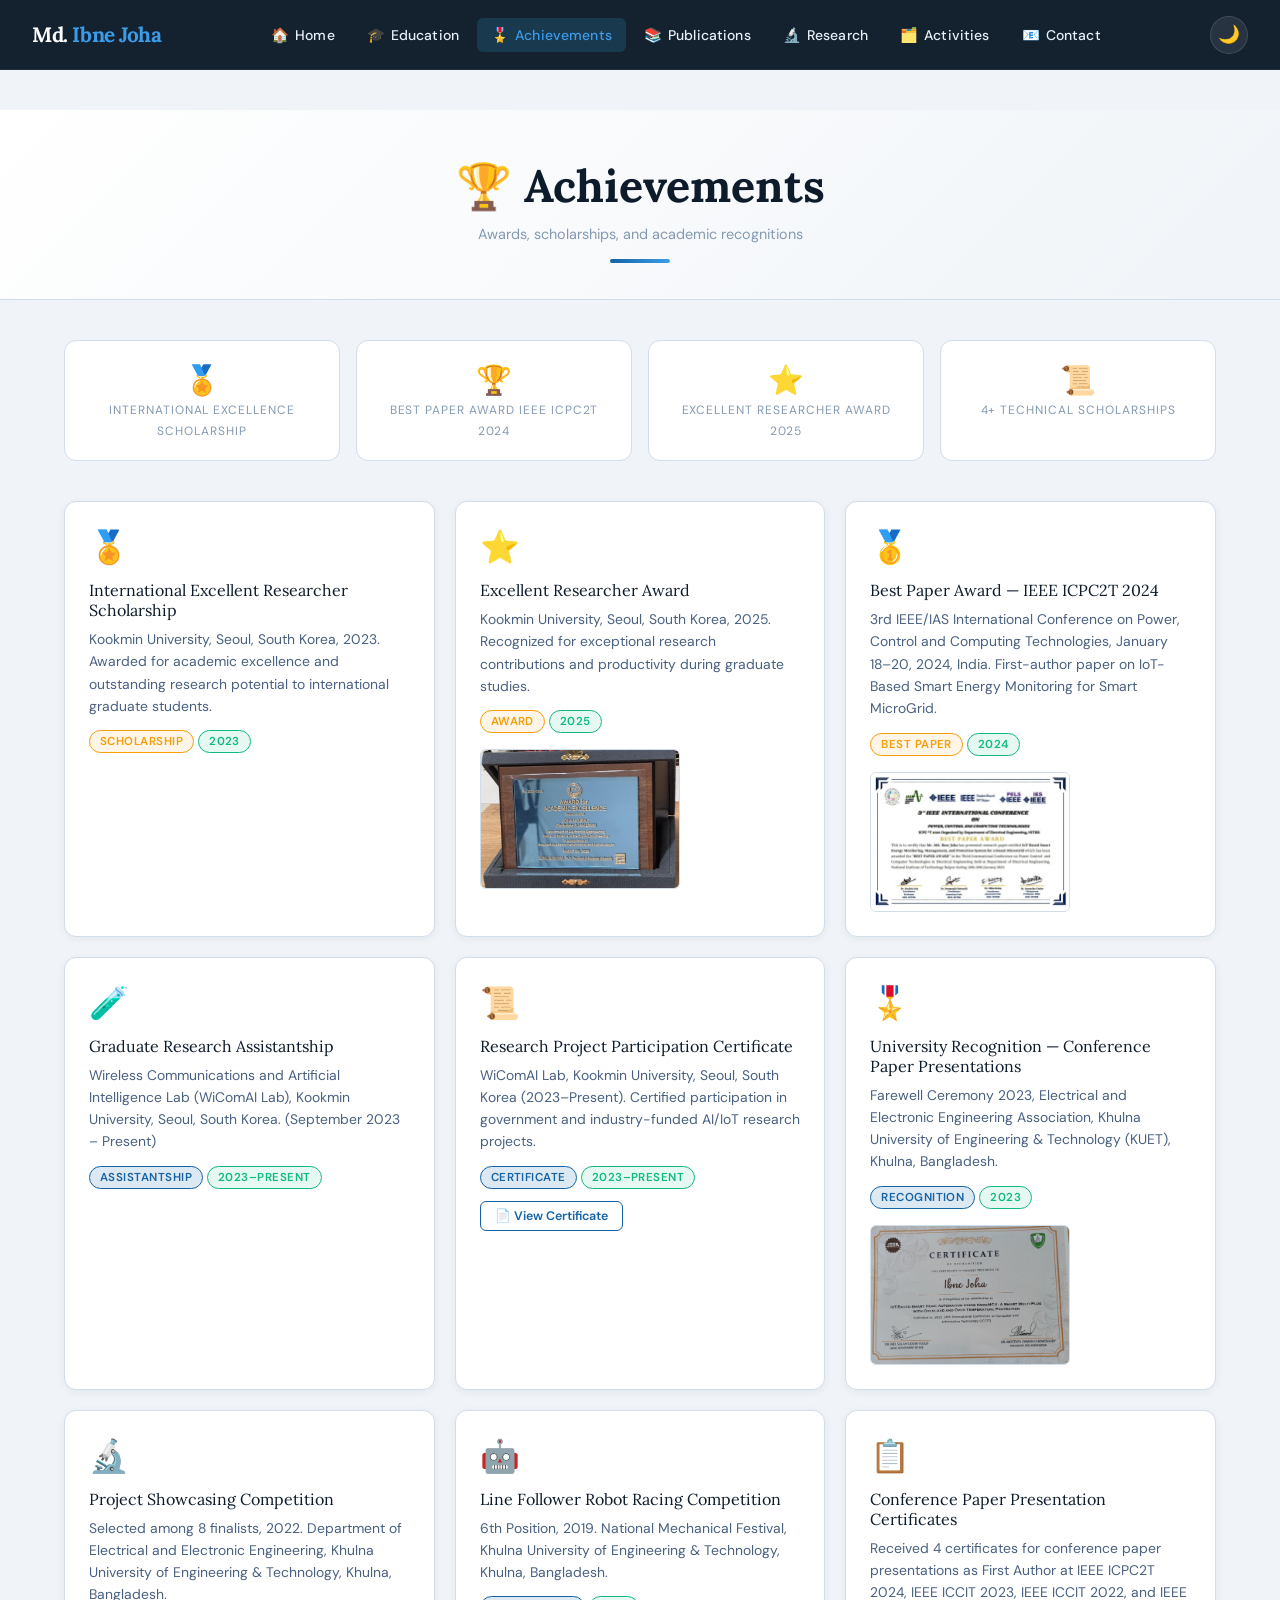
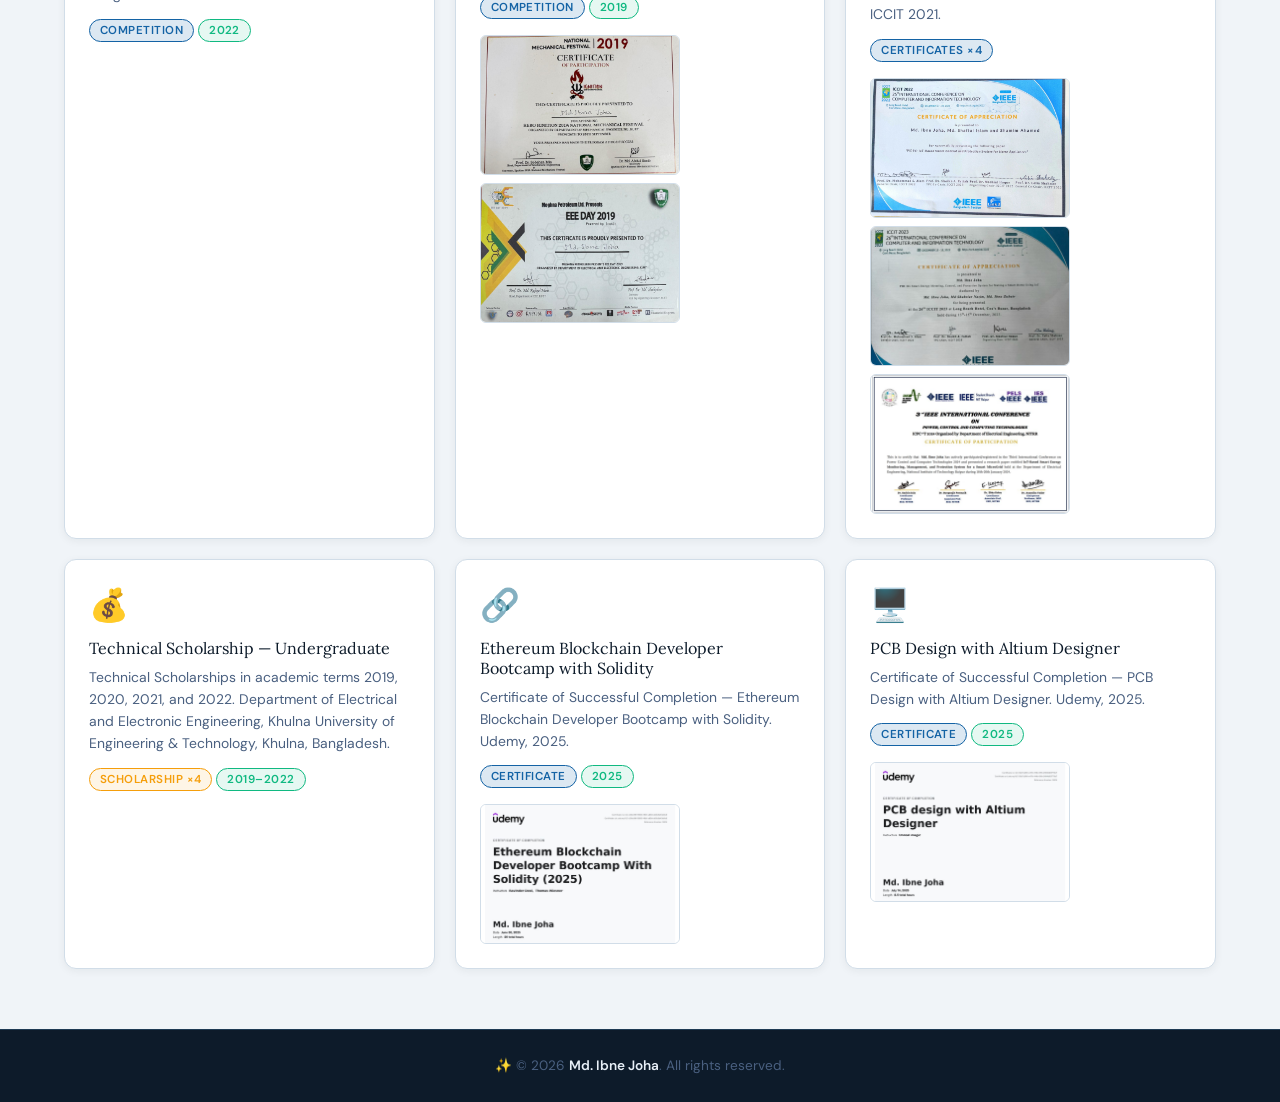
==== achievement.html @ 209f747e "Add files via upload" ====
<!DOCTYPE html>
<html lang="en" data-theme="light">
<head>
  <meta charset="UTF-8">
  <meta name="viewport" content="width=device-width, initial-scale=1.0">
  <meta name="description" content="Achievements of Md. Ibne Joha">
  <title>Achievements — Md. Ibne Joha</title>
  <link rel="icon" href="data:image/svg+xml,<svg xmlns='http://www.w3.org/2000/svg' viewBox='0 0 100 100'><text y='.9em' font-size='90'>🏆</text></svg>">
  <link rel="stylesheet" href="styles.css">
</head>
<body>

<header>
  <div class="header-logo">Md.&nbsp;<span>Ibne Joha</span></div>
  <nav>
    <ul class="nav-links" id="navLinks">
      <li><a href="index.html"><span class="nav-icon">🏠</span> Home</a></li>
      <li><a href="education.html"><span class="nav-icon">🎓</span> Education</a></li>
      <li><a href="achievement.html"><span class="nav-icon">🎖️</span> Achievements</a></li>
      <li><a href="publication.html"><span class="nav-icon">📚</span> Publications</a></li>
      <li><a href="research.html"><span class="nav-icon">🔬</span> Research</a></li>
      <li><a href="activities.html"><span class="nav-icon">🗂️</span> Activities</a></li>
      <li><a href="contact.html"><span class="nav-icon">📧</span> Contact</a></li>
    </ul>
  </nav>
  <div class="header-actions">
    <button class="theme-btn" id="themeBtn" onclick="toggleTheme()" title="Toggle dark/light mode">🌙</button>
    <button class="hamburger" id="hamburger" aria-label="Menu">
      <span></span><span></span><span></span>
    </button>
  </div>
</header>

<div class="page-content">
  <div class="page-banner">
    <div class="container">
      <h1>🏆 Achievements</h1>
      <p style="color:var(--text-muted);font-size:0.9rem;margin-top:8px;">Awards, scholarships, and academic recognitions</p>
      <div class="banner-line"></div>
    </div>
  </div>

  <div class="container">

    <!-- ===== Highlight row ===== -->
    <div style="display:grid;grid-template-columns:repeat(auto-fit,minmax(200px,1fr));gap:16px;margin-bottom:40px;">
      <div class="pub-stat-card reveal">
        <span class="pub-stat-num" style="font-size:1.8rem;">🏅</span>
        <span class="pub-stat-lbl">International Excellence Scholarship</span>
      </div>
      <div class="pub-stat-card reveal delay-1">
        <span class="pub-stat-num" style="font-size:1.8rem;">🏆</span>
        <span class="pub-stat-lbl">Best Paper Award IEEE ICPC2T 2024</span>
      </div>
      <div class="pub-stat-card reveal delay-2">
        <span class="pub-stat-num" style="font-size:1.8rem;">⭐</span>
        <span class="pub-stat-lbl">Excellent Researcher Award 2025</span>
      </div>
      <div class="pub-stat-card reveal delay-3">
        <span class="pub-stat-num" style="font-size:1.8rem;">📜</span>
        <span class="pub-stat-lbl">4+ Technical Scholarships</span>
      </div>
    </div>

    <!-- ===== Cards grid ===== -->
    <div class="achievements-grid">

      <div class="achievement-card reveal">
        <div class="achievement-icon">🏅</div>
        <div class="achievement-title">International Excellent Researcher Scholarship</div>
        <div class="achievement-desc">Kookmin University, Seoul, South Korea, 2023. Awarded for academic excellence and outstanding research potential to international graduate students.</div>
        <div style="margin-top:12px;"><span class="badge badge-gold">Scholarship</span> <span class="badge badge-green">2023</span></div>
      </div>

      <div class="achievement-card reveal delay-1">
        <div class="achievement-icon">⭐</div>
        <div class="achievement-title">Excellent Researcher Award</div>
        <div class="achievement-desc">Kookmin University, Seoul, South Korea, 2025. Recognized for exceptional research contributions and productivity during graduate studies.</div>
        <div style="margin-top:12px;"><span class="badge badge-gold">Award</span> <span class="badge badge-green">2025</span></div>
        <div class="achievement-imgs">
          <img src="award.jpg" alt="Excellent Researcher Award 2025">
        </div>
      </div>

      <div class="achievement-card reveal delay-2">
        <div class="achievement-icon">🥇</div>
        <div class="achievement-title">Best Paper Award — IEEE ICPC2T 2024</div>
        <div class="achievement-desc">3rd IEEE/IAS International Conference on Power, Control and Computing Technologies, January 18–20, 2024, India. First-author paper on IoT-Based Smart Energy Monitoring for Smart MicroGrid.</div>
        <div style="margin-top:12px;"><span class="badge badge-gold">Best Paper</span> <span class="badge badge-green">2024</span></div>
        <div class="achievement-imgs">
          <img src="research12.jpeg" alt="Best Paper Award IEEE ICPC2T 2024">
        </div>
      </div>

      <div class="achievement-card reveal delay-3">
        <div class="achievement-icon">🧪</div>
        <div class="achievement-title">Graduate Research Assistantship</div>
        <div class="achievement-desc">Wireless Communications and Artificial Intelligence Lab (WiComAI Lab), Kookmin University, Seoul, South Korea. (September 2023 – Present)</div>
        <div style="margin-top:12px;"><span class="badge badge-blue">Assistantship</span> <span class="badge badge-green">2023–Present</span></div>
      </div>

      <div class="achievement-card reveal delay-4">
        <div class="achievement-icon">📜</div>
        <div class="achievement-title">Research Project Participation Certificate</div>
        <div class="achievement-desc">WiComAI Lab, Kookmin University, Seoul, South Korea (2023–Present). Certified participation in government and industry-funded AI/IoT research projects.</div>
        <div style="margin-top:12px;"><span class="badge badge-blue">Certificate</span> <span class="badge badge-green">2023–Present</span></div>
        <div style="margin-top:12px;">
          <a href="https://ibnejoha.github.io/Joha-research-profile/Certificate%20of%20Research%20Project%20Perticipation.pdf" target="_blank" rel="noopener" class="btn btn-outline" style="font-size:0.78rem;padding:6px 14px;">📄 View Certificate</a>
        </div>
      </div>

      <div class="achievement-card reveal delay-5">
        <div class="achievement-icon">🎖️</div>
        <div class="achievement-title">University Recognition — Conference Paper Presentations</div>
        <div class="achievement-desc">Farewell Ceremony 2023, Electrical and Electronic Engineering Association, Khulna University of Engineering & Technology (KUET), Khulna, Bangladesh.</div>
        <div style="margin-top:12px;"><span class="badge badge-blue">Recognition</span> <span class="badge badge-green">2023</span></div>
        <div class="achievement-imgs">
          <img src="research13.jpeg" alt="KUET University Recognition">
        </div>
      </div>

      <div class="achievement-card reveal">
        <div class="achievement-icon">🔬</div>
        <div class="achievement-title">Project Showcasing Competition</div>
        <div class="achievement-desc">Selected among 8 finalists, 2022. Department of Electrical and Electronic Engineering, Khulna University of Engineering & Technology, Khulna, Bangladesh.</div>
        <div style="margin-top:12px;"><span class="badge badge-blue">Competition</span> <span class="badge badge-green">2022</span></div>
      </div>

      <div class="achievement-card reveal delay-1">
        <div class="achievement-icon">🤖</div>
        <div class="achievement-title">Line Follower Robot Racing Competition</div>
        <div class="achievement-desc">6th Position, 2019. National Mechanical Festival, Khulna University of Engineering & Technology, Khulna, Bangladesh.</div>
        <div style="margin-top:12px;"><span class="badge badge-blue">Competition</span> <span class="badge badge-green">2019</span></div>
        <div class="achievement-imgs">
          <img src="research20.jpg" alt="Line Follower Robot Racing">
          <img src="research19.jpg" alt="Line Follower Robot Racing Certificate">
        </div>
      </div>

      <div class="achievement-card reveal delay-2">
        <div class="achievement-icon">📋</div>
        <div class="achievement-title">Conference Paper Presentation Certificates</div>
        <div class="achievement-desc">Received 4 certificates for conference paper presentations as First Author at IEEE ICPC2T 2024, IEEE ICCIT 2023, IEEE ICCIT 2022, and IEEE ICCIT 2021.</div>
        <div style="margin-top:12px;"><span class="badge badge-blue">Certificates ×4</span></div>
        <div class="achievement-imgs">
          <img src="research14.jpeg" alt="Conference Presentation Certificate 1">
          <img src="research15.jpeg" alt="Conference Presentation Certificate 2">
          <img src="research16.jpeg" alt="Conference Presentation Certificate 3">
        </div>
      </div>

      <div class="achievement-card reveal delay-3">
        <div class="achievement-icon">💰</div>
        <div class="achievement-title">Technical Scholarship — Undergraduate</div>
        <div class="achievement-desc">Technical Scholarships in academic terms 2019, 2020, 2021, and 2022. Department of Electrical and Electronic Engineering, Khulna University of Engineering & Technology, Khulna, Bangladesh.</div>
        <div style="margin-top:12px;"><span class="badge badge-gold">Scholarship ×4</span> <span class="badge badge-green">2019–2022</span></div>
      </div>

      <div class="achievement-card reveal delay-4">
        <div class="achievement-icon">🔗</div>
        <div class="achievement-title">Ethereum Blockchain Developer Bootcamp with Solidity</div>
        <div class="achievement-desc">Certificate of Successful Completion — Ethereum Blockchain Developer Bootcamp with Solidity. Udemy, 2025.</div>
        <div style="margin-top:12px;"><span class="badge badge-blue">Certificate</span> <span class="badge badge-green">2025</span></div>
        <div class="achievement-imgs">
          <img src="research18.jpeg" alt="Ethereum Blockchain Developer Certificate">
        </div>
      </div>

      <div class="achievement-card reveal delay-5">
        <div class="achievement-icon">🖥️</div>
        <div class="achievement-title">PCB Design with Altium Designer</div>
        <div class="achievement-desc">Certificate of Successful Completion — PCB Design with Altium Designer. Udemy, 2025.</div>
        <div style="margin-top:12px;"><span class="badge badge-blue">Certificate</span> <span class="badge badge-green">2025</span></div>
        <div class="achievement-imgs">
          <img src="research17.jpeg" alt="PCB Design Altium Certificate">
        </div>
      </div>

    </div><!-- /achievements-grid -->
  </div><!-- /container -->
</div><!-- /page-content -->

<!-- LIGHTBOX -->
<div class="lightbox" id="lightbox">
  <button class="lightbox-close">✕</button>
  <img src="" alt="">
</div>

<footer>
  <p>✨ © <script>document.write(new Date().getFullYear())</script>
    <strong style="color:#e8f0f8">Md. Ibne Joha</strong>. All rights reserved.
  </p>
</footer>

<script src="main.js"></script>
</body>
</html>
---- styles.css ----
/* =============================================
   MD. IBNE JOHA - Research Profile
   Design System — styles.css
   ============================================= */

@import url('https://fonts.googleapis.com/css2?family=Lora:ital,wght@0,400;0,600;0,700;1,400&family=DM+Sans:wght@300;400;500;600;700&family=JetBrains+Mono:wght@400;500&display=swap');

/* === CSS VARIABLES (LIGHT MODE DEFAULT) === */
:root {
  --bg-primary:    #f0f4f8;
  --bg-secondary:  #ffffff;
  --bg-card:       #ffffff;
  --bg-card-hover: #f8fafc;
  --text-primary:  #0d1b2a;
  --text-secondary:#4a6080;
  --text-muted:    #8499b1;
  --accent:        #1463a5;
  --accent-light:  #3b9de9;
  --accent-glow:   rgba(20, 99, 165, 0.15);
  --gold:          #c8902c;
  --gold-light:    #f5c842;
  --border:        #d1dde8;
  --border-light:  #e8eff5;
  --shadow-sm:     0 2px 8px rgba(13, 27, 42, 0.06);
  --shadow-md:     0 4px 20px rgba(13, 27, 42, 0.10);
  --shadow-lg:     0 8px 40px rgba(13, 27, 42, 0.15);
  --nav-bg:        rgba(13, 27, 42, 0.97);
  --nav-text:      #e8f0f8;
  --header-height: 70px;
  --radius-sm:     6px;
  --radius-md:     12px;
  --radius-lg:     20px;
  --transition:    all 0.3s cubic-bezier(0.4, 0, 0.2, 1);
  --font-display:  'Lora', Georgia, serif;
  --font-body:     'DM Sans', system-ui, sans-serif;
  --font-mono:     'JetBrains Mono', 'Courier New', monospace;
  --green:         #10b981;
  --green-bg:      rgba(16, 185, 129, 0.1);
  --amber:         #f59e0b;
  --amber-bg:      rgba(245, 158, 11, 0.1);
  --red:           #ef4444;
  --red-bg:        rgba(239, 68, 68, 0.1);
}

[data-theme="dark"] {
  --bg-primary:    #0a1628;
  --bg-secondary:  #0d1f33;
  --bg-card:       #112240;
  --bg-card-hover: #172d4e;
  --text-primary:  #e8f0f8;
  --text-secondary:#94b3cc;
  --text-muted:    #5d7d96;
  --accent:        #38bdf8;
  --accent-light:  #7dd3fc;
  --accent-glow:   rgba(56, 189, 248, 0.15);
  --gold:          #fbbf24;
  --gold-light:    #fde68a;
  --border:        #1e3a54;
  --border-light:  #1a3349;
  --shadow-sm:     0 2px 8px rgba(0, 0, 0, 0.2);
  --shadow-md:     0 4px 20px rgba(0, 0, 0, 0.3);
  --shadow-lg:     0 8px 40px rgba(0, 0, 0, 0.4);
  --nav-bg:        rgba(10, 22, 40, 0.98);
  --nav-text:      #cce4f5;
  --green:         #34d399;
  --green-bg:      rgba(52, 211, 153, 0.12);
  --amber:         #fbbf24;
  --amber-bg:      rgba(251, 191, 36, 0.12);
}

/* === RESET & BASE === */
*, *::before, *::after { box-sizing: border-box; margin: 0; padding: 0; }

html { scroll-behavior: smooth; font-size: 16px; }

body {
  font-family: var(--font-body);
  background: var(--bg-primary);
  color: var(--text-primary);
  min-height: 100vh;
  display: flex;
  flex-direction: column;
  transition: background 0.4s ease, color 0.4s ease;
  overflow-x: hidden;
}

/* === TYPOGRAPHY === */
h1, h2, h3 { font-family: var(--font-display); line-height: 1.25; }
h4, h5, h6 { font-family: var(--font-body); font-weight: 600; }
p { line-height: 1.75; color: var(--text-secondary); }
a { color: var(--accent); text-decoration: none; transition: var(--transition); }
a:hover { color: var(--accent-light); }
strong { color: var(--text-primary); font-weight: 600; }
em { color: var(--text-secondary); font-style: italic; }

/* === HEADER / NAV === */
header {
  position: fixed;
  top: 0; left: 0; right: 0;
  z-index: 1000;
  height: var(--header-height);
  background: var(--nav-bg);
  backdrop-filter: blur(20px);
  -webkit-backdrop-filter: blur(20px);
  border-bottom: 1px solid rgba(255,255,255,0.06);
  display: flex;
  align-items: center;
  justify-content: space-between;
  padding: 0 32px;
  transition: var(--transition);
}

header.scrolled {
  box-shadow: 0 4px 24px rgba(0,0,0,0.2);
}

.header-logo {
  font-family: var(--font-display);
  font-size: 1.3rem;
  font-weight: 700;
  color: #fff;
  white-space: nowrap;
  letter-spacing: -0.02em;
}

.header-logo span {
  color: var(--accent-light);
}

.nav-links {
  display: flex;
  align-items: center;
  gap: 4px;
  list-style: none;
}

.nav-links li a {
  color: var(--nav-text);
  font-size: 0.875rem;
  font-weight: 500;
  padding: 8px 14px;
  border-radius: var(--radius-sm);
  transition: var(--transition);
  display: flex;
  align-items: center;
  gap: 6px;
  white-space: nowrap;
  letter-spacing: 0.01em;
}

.nav-links li a:hover,
.nav-links li a.active {
  background: rgba(255,255,255,0.1);
  color: #fff;
}

.nav-links li a.active {
  background: rgba(56, 189, 248, 0.15);
  color: var(--accent-light);
}

.nav-icon { font-size: 0.9rem; }

/* === HEADER ACTIONS (theme toggle + hamburger) === */
.header-actions {
  display: flex;
  align-items: center;
  gap: 12px;
}

.theme-btn {
  background: rgba(255,255,255,0.08);
  border: 1px solid rgba(255,255,255,0.12);
  color: var(--nav-text);
  cursor: pointer;
  width: 38px; height: 38px;
  border-radius: 50%;
  display: flex;
  align-items: center;
  justify-content: center;
  font-size: 1.1rem;
  transition: var(--transition);
  flex-shrink: 0;
}

.theme-btn:hover {
  background: rgba(255,255,255,0.15);
  color: #fff;
  transform: scale(1.1);
}

.hamburger {
  display: none;
  flex-direction: column;
  gap: 5px;
  cursor: pointer;
  padding: 6px;
  background: none;
  border: none;
}

.hamburger span {
  display: block;
  width: 24px; height: 2px;
  background: var(--nav-text);
  border-radius: 2px;
  transition: var(--transition);
}

.hamburger.open span:nth-child(1) { transform: translateY(7px) rotate(45deg); }
.hamburger.open span:nth-child(2) { opacity: 0; }
.hamburger.open span:nth-child(3) { transform: translateY(-7px) rotate(-45deg); }

/* === MAIN CONTENT WRAPPER === */
main, .page-content {
  flex: 1;
  padding-top: calc(var(--header-height) + 40px);
  padding-bottom: 60px;
}

.container {
  max-width: 1200px;
  margin: 0 auto;
  padding: 0 24px;
}

.container-narrow {
  max-width: 860px;
  margin: 0 auto;
  padding: 0 24px;
}

/* === PAGE HERO BANNER === */
.page-banner {
  background: linear-gradient(135deg, var(--bg-card) 0%, var(--bg-primary) 100%);
  border-bottom: 1px solid var(--border);
  padding: 48px 0 36px;
  margin-bottom: 40px;
  text-align: center;
}

.page-banner h1 {
  font-size: clamp(1.8rem, 4vw, 2.8rem);
  color: var(--text-primary);
  margin-bottom: 8px;
}

.page-banner .banner-line {
  width: 60px; height: 4px;
  background: linear-gradient(90deg, var(--accent), var(--accent-light));
  border-radius: 2px;
  margin: 12px auto 0;
}

/* === SECTION TITLE === */
.section-title {
  font-family: var(--font-display);
  font-size: 1.6rem;
  color: var(--text-primary);
  margin-bottom: 6px;
  display: flex;
  align-items: center;
  gap: 10px;
}

.section-title::after {
  content: '';
  flex: 1;
  height: 1px;
  background: var(--border);
  margin-left: 16px;
}

/* === CARD === */
.card {
  background: var(--bg-card);
  border: 1px solid var(--border);
  border-radius: var(--radius-md);
  padding: 24px;
  transition: var(--transition);
  box-shadow: var(--shadow-sm);
}

.card:hover {
  transform: translateY(-3px);
  box-shadow: var(--shadow-md);
  border-color: var(--accent);
}

/* === BADGE === */
.badge {
  display: inline-flex;
  align-items: center;
  gap: 4px;
  font-size: 0.72rem;
  font-weight: 600;
  padding: 3px 10px;
  border-radius: 20px;
  letter-spacing: 0.04em;
  text-transform: uppercase;
  white-space: nowrap;
}

.badge-blue  { background: var(--accent-glow); color: var(--accent); border: 1px solid var(--accent); }
.badge-green { background: var(--green-bg); color: var(--green); border: 1px solid var(--green); }
.badge-gold  { background: var(--amber-bg); color: var(--amber); border: 1px solid var(--amber); }
.badge-gray  { background: var(--border-light); color: var(--text-muted); border: 1px solid var(--border); }
.badge-red   { background: var(--red-bg); color: var(--red); border: 1px solid var(--red); }

/* === BUTTONS === */
.btn {
  display: inline-flex;
  align-items: center;
  gap: 6px;
  padding: 9px 20px;
  border-radius: var(--radius-sm);
  font-size: 0.85rem;
  font-weight: 600;
  cursor: pointer;
  transition: var(--transition);
  border: none;
  font-family: var(--font-body);
}

.btn-primary {
  background: var(--accent);
  color: #fff;
}

.btn-primary:hover {
  background: var(--accent-light);
  color: #fff;
  transform: translateY(-1px);
  box-shadow: 0 4px 12px var(--accent-glow);
}

.btn-outline {
  background: transparent;
  color: var(--accent);
  border: 1px solid var(--accent);
}

.btn-outline:hover {
  background: var(--accent-glow);
  transform: translateY(-1px);
}

.btn-ghost {
  background: transparent;
  color: var(--text-secondary);
  border: 1px solid var(--border);
}

.btn-ghost:hover {
  background: var(--bg-card-hover);
  color: var(--text-primary);
}

/* === TAG / CHIP === */
.tag {
  display: inline-block;
  background: var(--accent-glow);
  color: var(--accent);
  border: 1px solid var(--accent);
  border-radius: 20px;
  padding: 4px 14px;
  font-size: 0.8rem;
  font-weight: 500;
  transition: var(--transition);
  cursor: default;
}

.tag:hover {
  background: var(--accent);
  color: #fff;
  transform: translateY(-1px);
}

/* === CITATION BADGE === */
.cite-count {
  display: inline-flex;
  align-items: center;
  gap: 5px;
  font-size: 0.78rem;
  font-weight: 600;
  padding: 3px 10px;
  background: var(--green-bg);
  color: var(--green);
  border: 1px solid var(--green);
  border-radius: 20px;
}

.cite-count.loading { opacity: 0.5; animation: pulse 1.5s infinite; }

/* === FOOTER === */
footer {
  background: #0d1b2a;
  color: #8499b1;
  text-align: center;
  padding: 24px;
  font-size: 0.85rem;
  border-top: 1px solid #1e3a54;
}

footer a { color: #38bdf8; }
footer a:hover { color: #7dd3fc; }

/* === SCROLL ANIMATIONS === */
.reveal {
  opacity: 0;
  transform: translateY(30px);
  transition: opacity 0.6s ease, transform 0.6s ease;
}

.reveal.visible {
  opacity: 1;
  transform: translateY(0);
}

.reveal-left {
  opacity: 0;
  transform: translateX(-30px);
  transition: opacity 0.6s ease, transform 0.6s ease;
}

.reveal-left.visible {
  opacity: 1;
  transform: translateX(0);
}

.reveal-right {
  opacity: 0;
  transform: translateX(30px);
  transition: opacity 0.6s ease, transform 0.6s ease;
}

.reveal-right.visible {
  opacity: 1;
  transform: translateX(0);
}

/* Stagger delays */
.delay-1 { transition-delay: 0.1s; }
.delay-2 { transition-delay: 0.2s; }
.delay-3 { transition-delay: 0.3s; }
.delay-4 { transition-delay: 0.4s; }
.delay-5 { transition-delay: 0.5s; }

/* === KEYFRAMES === */
@keyframes pulse {
  0%, 100% { opacity: 1; }
  50%       { opacity: 0.4; }
}

@keyframes pulse-ring {
  0%   { transform: scale(1); opacity: 0.8; }
  70%  { transform: scale(1.15); opacity: 0; }
  100% { transform: scale(1.15); opacity: 0; }
}

@keyframes float {
  0%, 100% { transform: translateY(0px); }
  50%       { transform: translateY(-10px); }
}

@keyframes gradient-shift {
  0%   { background-position: 0% 50%; }
  50%  { background-position: 100% 50%; }
  100% { background-position: 0% 50%; }
}

@keyframes fadeInUp {
  from { opacity: 0; transform: translateY(20px); }
  to   { opacity: 1; transform: translateY(0); }
}

@keyframes count-up {
  from { opacity: 0; transform: scale(0.8); }
  to   { opacity: 1; transform: scale(1); }
}

@keyframes spin {
  to { transform: rotate(360deg); }
}

/* === DIVIDER === */
.divider {
  border: none;
  border-top: 1px solid var(--border);
  margin: 32px 0;
}

/* === TOOLTIPS === */
[data-tooltip] { position: relative; cursor: default; }
[data-tooltip]::after {
  content: attr(data-tooltip);
  position: absolute;
  bottom: calc(100% + 8px);
  left: 50%;
  transform: translateX(-50%);
  background: #0d1b2a;
  color: #e8f0f8;
  font-size: 0.75rem;
  padding: 5px 10px;
  border-radius: 4px;
  white-space: nowrap;
  pointer-events: none;
  opacity: 0;
  transition: opacity 0.2s;
  z-index: 100;
}

[data-tooltip]:hover::after { opacity: 1; }

/* ============ PAGE-SPECIFIC STYLES ============ */

/* --- INDEX HERO --- */
.hero {
  position: relative;
  min-height: 100vh;
  display: flex;
  align-items: center;
  overflow: hidden;
  padding-top: var(--header-height);
  background: linear-gradient(160deg, #0a1628 0%, #0d2444 50%, #0a1628 100%);
}

#hero-canvas {
  position: absolute;
  inset: 0;
  z-index: 0;
  opacity: 0.6;
}

.hero-overlay {
  position: absolute;
  inset: 0;
  background: radial-gradient(ellipse at 20% 50%, rgba(20, 99, 165, 0.2) 0%, transparent 60%),
              radial-gradient(ellipse at 80% 20%, rgba(56, 189, 248, 0.1) 0%, transparent 50%);
  z-index: 1;
}

.hero-content {
  position: relative;
  z-index: 2;
  width: 100%;
  max-width: 1200px;
  margin: 0 auto;
  padding: 60px 24px;
  display: grid;
  grid-template-columns: auto 1fr;
  gap: 60px;
  align-items: center;
}

.hero-photo-wrap {
  position: relative;
  display: flex;
  justify-content: center;
}

.hero-photo-ring {
  position: absolute;
  inset: -8px;
  border: 2px solid var(--accent-light);
  border-radius: 50%;
  animation: pulse-ring 3s ease-out infinite;
  opacity: 0.5;
}

.hero-photo-ring2 {
  position: absolute;
  inset: -16px;
  border: 1px solid rgba(56, 189, 248, 0.3);
  border-radius: 50%;
  animation: pulse-ring 3s ease-out 1.5s infinite;
}

.hero-photo {
  width: 180px;
  height: 180px;
  border-radius: 50%;
  object-fit: cover;
  border: 4px solid var(--accent-light);
  box-shadow: 0 0 40px rgba(56, 189, 248, 0.3);
  display: block;
  animation: float 6s ease-in-out infinite;
}

.hero-text { color: #e8f0f8; }

.hero-greeting {
  font-size: 0.9rem;
  font-weight: 500;
  color: #38bdf8;
  letter-spacing: 0.12em;
  text-transform: uppercase;
  margin-bottom: 10px;
  display: flex;
  align-items: center;
  gap: 8px;
  animation: fadeInUp 0.6s ease both;
}

.hero-greeting::before {
  content: '';
  display: inline-block;
  width: 32px; height: 2px;
  background: #38bdf8;
  border-radius: 1px;
}

.hero-name {
  font-family: var(--font-display);
  font-size: clamp(2rem, 5vw, 3.5rem);
  font-weight: 700;
  color: #fff;
  line-height: 1.1;
  margin-bottom: 8px;
  animation: fadeInUp 0.6s ease 0.1s both;
}

.hero-title {
  font-size: 1.05rem;
  color: #94b3cc;
  margin-bottom: 6px;
  animation: fadeInUp 0.6s ease 0.2s both;
}

.hero-affiliation {
  font-size: 0.9rem;
  color: #7dd3fc;
  margin-bottom: 24px;
  display: flex;
  align-items: center;
  gap: 6px;
  animation: fadeInUp 0.6s ease 0.3s both;
}

.hero-stats {
  display: flex;
  gap: 32px;
  margin-bottom: 28px;
  animation: fadeInUp 0.6s ease 0.4s both;
  flex-wrap: wrap;
}

.hero-stat { text-align: center; }
.hero-stat .num {
  font-family: var(--font-display);
  font-size: 2rem;
  font-weight: 700;
  color: #38bdf8;
  display: block;
}
.hero-stat .lbl {
  font-size: 0.72rem;
  text-transform: uppercase;
  letter-spacing: 0.08em;
  color: #94b3cc;
}

.hero-links {
  display: flex;
  gap: 10px;
  flex-wrap: wrap;
  animation: fadeInUp 0.6s ease 0.5s both;
}

.hero-link {
  display: flex;
  align-items: center;
  gap: 6px;
  padding: 9px 18px;
  border-radius: var(--radius-sm);
  font-size: 0.85rem;
  font-weight: 500;
  transition: var(--transition);
  text-decoration: none;
}

.hero-link-primary {
  background: var(--accent);
  color: #fff;
}

.hero-link-primary:hover {
  background: #1d7fcf;
  color: #fff;
  transform: translateY(-2px);
  box-shadow: 0 4px 15px rgba(56, 189, 248, 0.3);
}

.hero-link-outline {
  background: rgba(255,255,255,0.05);
  color: #c8dff0;
  border: 1px solid rgba(255,255,255,0.15);
}

.hero-link-outline:hover {
  background: rgba(255,255,255,0.12);
  color: #fff;
  transform: translateY(-2px);
}

/* Hero scroll indicator */
.scroll-hint {
  position: absolute;
  bottom: 28px;
  left: 50%;
  transform: translateX(-50%);
  z-index: 2;
  display: flex;
  flex-direction: column;
  align-items: center;
  gap: 6px;
  color: rgba(255,255,255,0.4);
  font-size: 0.75rem;
  letter-spacing: 0.08em;
  text-transform: uppercase;
}

.scroll-hint .arrow {
  width: 24px; height: 24px;
  border-right: 2px solid rgba(255,255,255,0.3);
  border-bottom: 2px solid rgba(255,255,255,0.3);
  transform: rotate(45deg);
  animation: bounce 1.5s ease-in-out infinite;
}

@keyframes bounce {
  0%, 100% { transform: rotate(45deg) translate(0, 0); }
  50%       { transform: rotate(45deg) translate(4px, 4px); }
}

/* --- HOME SECTIONS BELOW HERO --- */
.home-sections {
  background: var(--bg-primary);
}

.about-section, .interests-section, .news-section {
  padding: 64px 0;
}

.about-section { background: var(--bg-secondary); }

.about-grid {
  display: grid;
  grid-template-columns: 1fr 1fr;
  gap: 40px;
  align-items: start;
}

.sidebar-card {
  background: var(--bg-card);
  border: 1px solid var(--border);
  border-radius: var(--radius-lg);
  padding: 28px;
  box-shadow: var(--shadow-sm);
}

.sidebar-avatar {
  width: 100px; height: 100px;
  border-radius: 50%;
  border: 3px solid var(--accent);
  object-fit: cover;
  margin: 0 auto 16px;
  display: block;
}

.sidebar-name {
  font-family: var(--font-display);
  font-size: 1.2rem;
  text-align: center;
  color: var(--text-primary);
  margin-bottom: 4px;
}

.sidebar-role {
  font-size: 0.85rem;
  color: var(--text-secondary);
  text-align: center;
  margin-bottom: 20px;
}

.contact-list {
  list-style: none;
  display: flex;
  flex-direction: column;
  gap: 10px;
}

.contact-list li a, .contact-list li span {
  display: flex;
  align-items: center;
  gap: 10px;
  font-size: 0.85rem;
  color: var(--text-secondary);
  padding: 8px 12px;
  border-radius: var(--radius-sm);
  border: 1px solid var(--border);
  background: var(--bg-primary);
  transition: var(--transition);
}

.contact-list li a:hover {
  background: var(--accent-glow);
  border-color: var(--accent);
  color: var(--accent);
}

.contact-icon { font-size: 1rem; flex-shrink: 0; }

/* Research interests tags cloud */
.tags-cloud {
  display: flex;
  flex-wrap: wrap;
  gap: 10px;
  margin-top: 16px;
}

/* News / Recent updates */
.news-list {
  display: flex;
  flex-direction: column;
  gap: 0;
}

.news-item {
  display: flex;
  gap: 16px;
  padding: 20px 0;
  border-bottom: 1px solid var(--border-light);
}

.news-item:last-child { border-bottom: none; }

.news-date {
  flex-shrink: 0;
  font-family: var(--font-mono);
  font-size: 0.75rem;
  color: var(--text-muted);
  background: var(--bg-card);
  border: 1px solid var(--border);
  border-radius: 6px;
  padding: 4px 8px;
  height: fit-content;
  white-space: nowrap;
}

.news-body p {
  font-size: 0.9rem;
  margin-bottom: 4px;
  color: var(--text-secondary);
}

/* --- EDUCATION PAGE --- */
.timeline {
  position: relative;
  padding-left: 40px;
}

.timeline::before {
  content: '';
  position: absolute;
  left: 16px; top: 0; bottom: 0;
  width: 2px;
  background: linear-gradient(to bottom, var(--accent), transparent);
}

.timeline-item {
  position: relative;
  margin-bottom: 40px;
}

.timeline-dot {
  position: absolute;
  left: -32px; top: 6px;
  width: 16px; height: 16px;
  background: var(--bg-card);
  border: 3px solid var(--accent);
  border-radius: 50%;
  z-index: 1;
  box-shadow: 0 0 0 4px var(--accent-glow);
  transition: var(--transition);
}

.timeline-item:hover .timeline-dot {
  background: var(--accent);
  box-shadow: 0 0 0 6px var(--accent-glow);
}

.timeline-card {
  background: var(--bg-card);
  border: 1px solid var(--border);
  border-radius: var(--radius-md);
  padding: 24px 28px;
  box-shadow: var(--shadow-sm);
  transition: var(--transition);
}

.timeline-card:hover {
  transform: translateX(6px);
  border-color: var(--accent);
  box-shadow: var(--shadow-md);
}

.timeline-header {
  display: flex;
  justify-content: space-between;
  align-items: flex-start;
  gap: 16px;
  flex-wrap: wrap;
}

.timeline-inst {
  font-family: var(--font-display);
  font-size: 1.1rem;
  color: var(--text-primary);
  margin-bottom: 4px;
}

.timeline-degree {
  font-size: 0.9rem;
  color: var(--text-secondary);
  margin-bottom: 8px;
}

.timeline-meta {
  display: flex;
  gap: 12px;
  flex-wrap: wrap;
  align-items: center;
}

.timeline-date {
  font-family: var(--font-mono);
  font-size: 0.78rem;
  color: var(--accent);
  background: var(--accent-glow);
  padding: 3px 10px;
  border-radius: 20px;
  white-space: nowrap;
}

.timeline-loc {
  font-size: 0.82rem;
  color: var(--text-muted);
  display: flex;
  align-items: center;
  gap: 4px;
}

/* --- ACHIEVEMENT PAGE --- */
.achievements-grid {
  display: grid;
  grid-template-columns: repeat(auto-fill, minmax(300px, 1fr));
  gap: 20px;
}

.achievement-card {
  background: var(--bg-card);
  border: 1px solid var(--border);
  border-radius: var(--radius-md);
  padding: 24px;
  transition: var(--transition);
  box-shadow: var(--shadow-sm);
}

.achievement-card:hover {
  transform: translateY(-4px);
  box-shadow: var(--shadow-md);
  border-color: var(--gold);
}

.achievement-icon {
  font-size: 2rem;
  margin-bottom: 12px;
}

.achievement-title {
  font-family: var(--font-display);
  font-size: 1rem;
  color: var(--text-primary);
  margin-bottom: 8px;
}

.achievement-desc {
  font-size: 0.87rem;
  color: var(--text-secondary);
  line-height: 1.6;
}

.achievement-imgs {
  margin-top: 16px;
  display: flex;
  flex-wrap: wrap;
  gap: 8px;
}

.achievement-imgs img {
  max-width: 100%;
  width: 200px;
  height: 140px;
  object-fit: cover;
  border-radius: var(--radius-sm);
  border: 1px solid var(--border);
  cursor: pointer;
  transition: var(--transition);
}

.achievement-imgs img:hover {
  transform: scale(1.03);
  box-shadow: var(--shadow-md);
}

/* Lightbox */
.lightbox {
  position: fixed;
  inset: 0;
  z-index: 9999;
  background: rgba(0,0,0,0.9);
  display: flex;
  align-items: center;
  justify-content: center;
  opacity: 0;
  pointer-events: none;
  transition: opacity 0.3s ease;
}

.lightbox.open {
  opacity: 1;
  pointer-events: all;
}

.lightbox img {
  max-width: 90vw;
  max-height: 85vh;
  border-radius: var(--radius-sm);
  box-shadow: 0 0 60px rgba(0,0,0,0.5);
}

.lightbox-close {
  position: absolute;
  top: 20px; right: 24px;
  background: rgba(255,255,255,0.15);
  border: 1px solid rgba(255,255,255,0.3);
  color: #fff;
  font-size: 1.4rem;
  width: 40px; height: 40px;
  border-radius: 50%;
  cursor: pointer;
  display: flex;
  align-items: center;
  justify-content: center;
  transition: var(--transition);
}
.lightbox-close:hover { background: rgba(255,255,255,0.25); }

/* --- PUBLICATION PAGE --- */
.pub-stats-bar {
  display: grid;
  grid-template-columns: repeat(auto-fit, minmax(120px, 1fr));
  gap: 16px;
  margin-bottom: 32px;
}

.pub-stat-card {
  background: var(--bg-card);
  border: 1px solid var(--border);
  border-radius: var(--radius-md);
  padding: 20px;
  text-align: center;
  transition: var(--transition);
}

.pub-stat-card:hover { border-color: var(--accent); }

.pub-stat-num {
  font-family: var(--font-display);
  font-size: 2.2rem;
  font-weight: 700;
  color: var(--accent);
  display: block;
}

.pub-stat-lbl {
  font-size: 0.75rem;
  text-transform: uppercase;
  letter-spacing: 0.08em;
  color: var(--text-muted);
}

.pub-filters {
  display: flex;
  gap: 8px;
  margin-bottom: 24px;
  flex-wrap: wrap;
}

.filter-btn {
  padding: 8px 20px;
  border-radius: 20px;
  font-size: 0.85rem;
  font-weight: 500;
  border: 1px solid var(--border);
  background: var(--bg-card);
  color: var(--text-secondary);
  cursor: pointer;
  transition: var(--transition);
}

.filter-btn:hover, .filter-btn.active {
  background: var(--accent);
  color: #fff;
  border-color: var(--accent);
}

.pub-list {
  display: flex;
  flex-direction: column;
  gap: 16px;
}

.pub-card {
  background: var(--bg-card);
  border: 1px solid var(--border);
  border-left: 4px solid var(--accent);
  border-radius: var(--radius-md);
  padding: 24px;
  transition: var(--transition);
}

.pub-card:hover {
  box-shadow: var(--shadow-md);
  border-color: var(--accent);
}

.pub-card.conference {
  border-left-color: var(--gold);
}

.pub-card-header {
  display: flex;
  justify-content: space-between;
  align-items: flex-start;
  gap: 12px;
  margin-bottom: 10px;
  flex-wrap: wrap;
}

.pub-title {
  font-family: var(--font-display);
  font-size: 1rem;
  font-weight: 600;
  color: var(--text-primary);
  line-height: 1.4;
}

.pub-authors {
  font-size: 0.875rem;
  color: var(--text-secondary);
  margin-bottom: 6px;
  line-height: 1.5;
}

.pub-authors .me { color: var(--accent); font-weight: 600; }

.pub-journal {
  font-size: 0.82rem;
  color: var(--text-muted);
  font-style: italic;
  margin-bottom: 14px;
}

.pub-journal strong { font-style: normal; color: var(--text-secondary); }

.pub-actions {
  display: flex;
  gap: 8px;
  flex-wrap: wrap;
  align-items: center;
}

/* Cite dropdown */
.cite-dropdown-wrap { position: relative; }

.cite-panel {
  position: absolute;
  top: calc(100% + 6px);
  left: 0;
  background: var(--bg-card);
  border: 1px solid var(--border);
  border-radius: var(--radius-md);
  padding: 16px;
  width: 440px;
  max-width: 90vw;
  box-shadow: var(--shadow-lg);
  z-index: 100;
  display: none;
}

.cite-panel.open { display: block; animation: fadeInUp 0.2s ease; }

.cite-tabs {
  display: flex;
  gap: 4px;
  margin-bottom: 12px;
}

.cite-tab {
  padding: 5px 14px;
  border-radius: 16px;
  font-size: 0.78rem;
  font-weight: 600;
  cursor: pointer;
  border: 1px solid var(--border);
  background: var(--bg-primary);
  color: var(--text-secondary);
  transition: var(--transition);
}

.cite-tab.active { background: var(--accent); color: #fff; border-color: var(--accent); }

.cite-text-box {
  background: var(--bg-primary);
  border: 1px solid var(--border);
  border-radius: var(--radius-sm);
  padding: 12px;
  font-family: var(--font-mono);
  font-size: 0.75rem;
  line-height: 1.6;
  color: var(--text-secondary);
  white-space: pre-wrap;
  max-height: 140px;
  overflow-y: auto;
  margin-bottom: 8px;
}

/* --- RESEARCH PAGE --- */
.research-grid {
  display: grid;
  grid-template-columns: repeat(auto-fill, minmax(340px, 1fr));
  gap: 24px;
}

.research-card {
  background: var(--bg-card);
  border: 1px solid var(--border);
  border-radius: var(--radius-md);
  overflow: hidden;
  transition: var(--transition);
  box-shadow: var(--shadow-sm);
}

.research-card:hover {
  transform: translateY(-4px);
  box-shadow: var(--shadow-lg);
  border-color: var(--accent);
}

.research-img {
  width: 100%;
  height: 200px;
  object-fit: cover;
  display: block;
  border-bottom: 1px solid var(--border);
}

.research-body { padding: 20px; }

.research-card-title {
  font-family: var(--font-display);
  font-size: 0.95rem;
  color: var(--text-primary);
  margin-bottom: 10px;
  line-height: 1.4;
}

.research-card-desc {
  font-size: 0.85rem;
  color: var(--text-secondary);
  line-height: 1.65;
}

/* --- CONTACT PAGE --- */
.contact-grid {
  display: grid;
  grid-template-columns: 1fr 1fr;
  gap: 32px;
}

.contact-links-list {
  list-style: none;
  display: flex;
  flex-direction: column;
  gap: 10px;
}

.contact-links-list li a {
  display: flex;
  align-items: center;
  gap: 12px;
  padding: 14px 18px;
  background: var(--bg-card);
  border: 1px solid var(--border);
  border-radius: var(--radius-sm);
  color: var(--text-secondary);
  font-size: 0.9rem;
  font-weight: 500;
  transition: var(--transition);
}

.contact-links-list li a:hover {
  border-color: var(--accent);
  background: var(--accent-glow);
  color: var(--accent);
  transform: translateX(4px);
}

.contact-link-icon { font-size: 1.2rem; flex-shrink: 0; }

.address-card {
  background: var(--bg-card);
  border: 1px solid var(--border);
  border-radius: var(--radius-md);
  padding: 20px 24px;
  margin-bottom: 16px;
  transition: var(--transition);
}

.address-card:hover { border-color: var(--accent); }

.address-card h3 {
  font-size: 0.9rem;
  color: var(--accent);
  text-transform: uppercase;
  letter-spacing: 0.08em;
  margin-bottom: 10px;
  display: flex;
  align-items: center;
  gap: 8px;
}

.address-card p {
  font-size: 0.87rem;
  line-height: 1.7;
}

/* --- ACTIVITIES PAGE --- */
.activities-section {
  margin-bottom: 48px;
}

.activities-section-title {
  font-family: var(--font-display);
  font-size: 1.1rem;
  color: var(--accent);
  text-transform: uppercase;
  letter-spacing: 0.08em;
  font-style: italic;
  margin-bottom: 16px;
  padding-bottom: 8px;
  border-bottom: 2px solid var(--border);
}

.activity-list {
  list-style: none;
  display: flex;
  flex-direction: column;
  gap: 12px;
}

.activity-item {
  display: flex;
  gap: 12px;
  padding: 16px 18px;
  background: var(--bg-card);
  border: 1px solid var(--border);
  border-left: 3px solid var(--accent);
  border-radius: var(--radius-sm);
  transition: var(--transition);
}

.activity-item:hover {
  border-color: var(--accent);
  box-shadow: var(--shadow-sm);
  transform: translateX(3px);
}

.activity-dot {
  width: 8px; height: 8px;
  border-radius: 50%;
  background: var(--accent);
  flex-shrink: 0;
  margin-top: 7px;
}

.activity-text { font-size: 0.875rem; color: var(--text-secondary); line-height: 1.6; }
.activity-text strong { color: var(--text-primary); }
.activity-text a { color: var(--accent); }

/* === RESPONSIVE === */
@media (max-width: 900px) {
  .hero-content { grid-template-columns: 1fr; text-align: center; gap: 30px; }
  .hero-photo-wrap { justify-content: center; }
  .hero-greeting, .hero-affiliation { justify-content: center; }
  .hero-stats { justify-content: center; }
  .hero-links { justify-content: center; }
  .about-grid { grid-template-columns: 1fr; }
  .contact-grid { grid-template-columns: 1fr; }
  .research-grid { grid-template-columns: 1fr; }
}

@media (max-width: 768px) {
  header { padding: 0 16px; }
  .header-logo { font-size: 1.1rem; }

  .nav-links {
    position: fixed;
    top: var(--header-height);
    left: 0; right: 0;
    background: #0d1b2a;
    flex-direction: column;
    align-items: stretch;
    padding: 12px 16px 20px;
    gap: 4px;
    border-bottom: 1px solid #1e3a54;
    transform: translateY(-110%);
    transition: transform 0.3s ease;
    z-index: 999;
  }

  .nav-links.open { transform: translateY(0); }
  .nav-links li a { justify-content: flex-start; padding: 12px 16px; }
  .hamburger { display: flex; }

  main, .page-content { padding-top: calc(var(--header-height) + 20px); }
  .hero { padding-top: var(--header-height); }
  .hero-content { padding: 40px 20px; }

  .achievements-grid { grid-template-columns: 1fr; }
  .pub-stats-bar { grid-template-columns: repeat(2, 1fr); }
  .timeline { padding-left: 24px; }
  .timeline::before { left: 8px; }
  .timeline-dot { left: -24px; }
  .timeline-header { flex-direction: column; gap: 8px; }
  .cite-panel { width: 300px; }
}

@media (max-width: 480px) {
  .container, .container-narrow { padding: 0 16px; }
  .hero-stats { gap: 20px; }
  .hero-photo { width: 140px; height: 140px; }
}
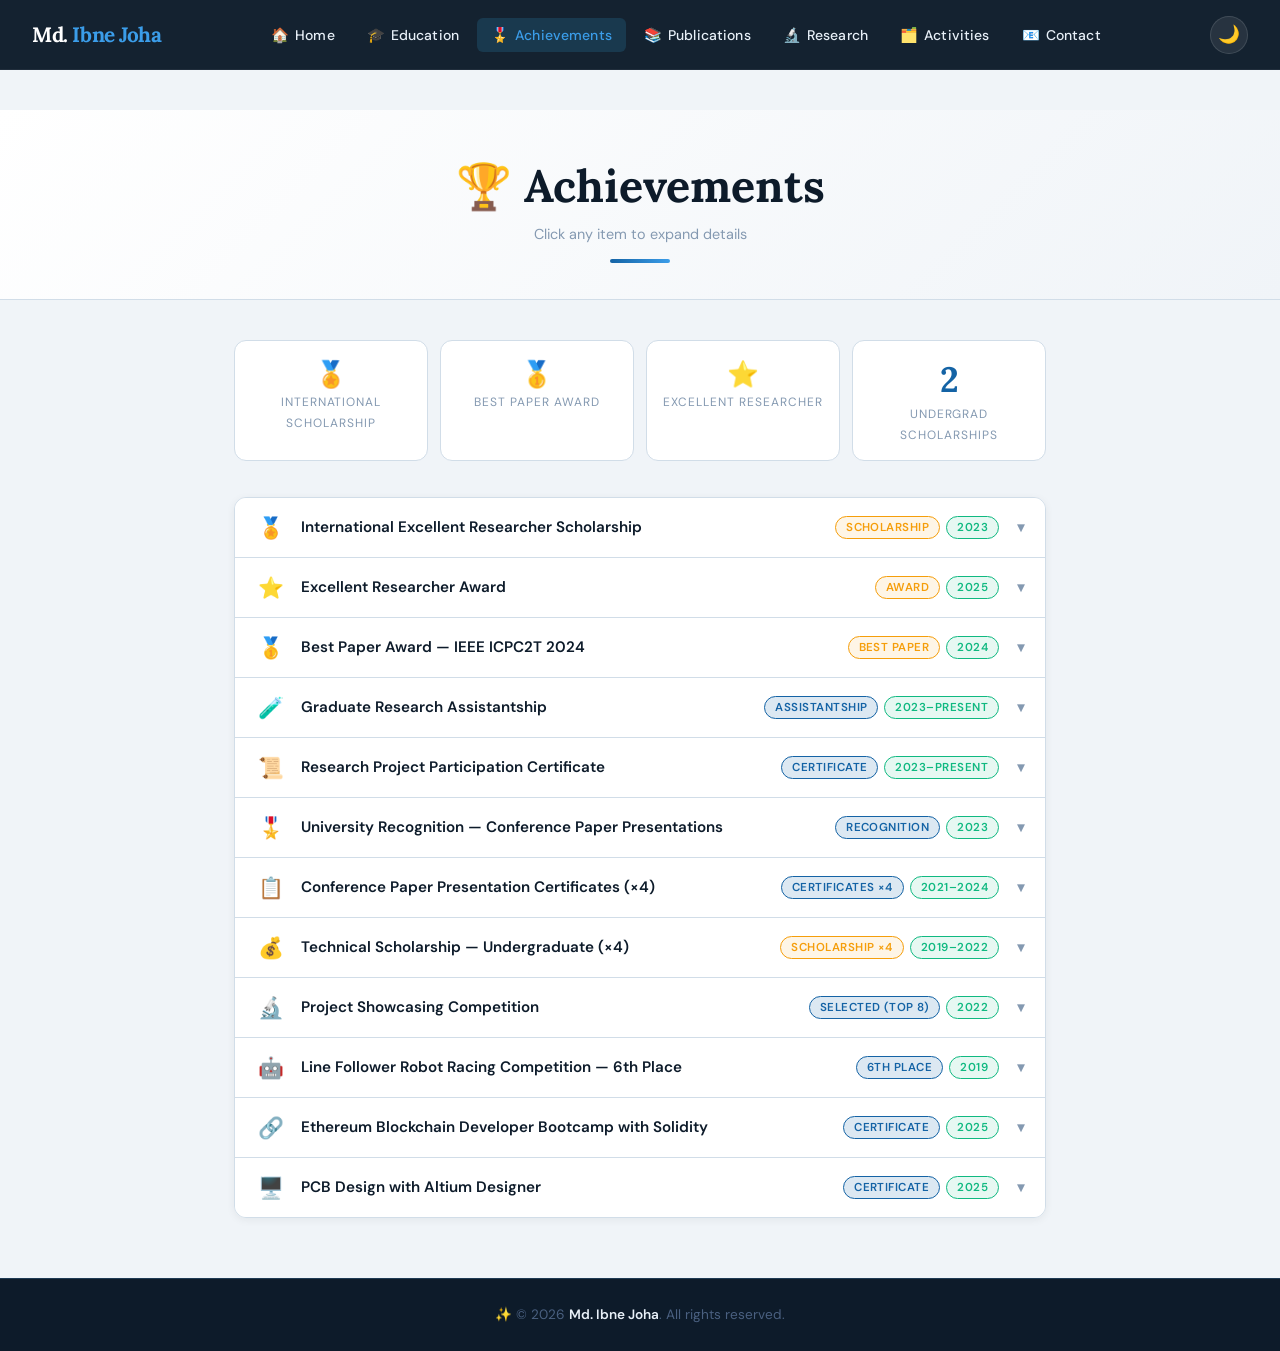
==== commit ed173f3f: "Add files via upload" ====
--- a/achievement.html
+++ b/achievement.html
@@ -35,149 +35,258 @@
   <div class="page-banner">
     <div class="container">
       <h1>🏆 Achievements</h1>
-      <p style="color:var(--text-muted);font-size:0.9rem;margin-top:8px;">Awards, scholarships, and academic recognitions</p>
+      <p style="color:var(--text-muted);font-size:0.9rem;margin-top:8px;">Click any item to expand details</p>
       <div class="banner-line"></div>
     </div>
   </div>
 
-  <div class="container">
-
-    <!-- ===== Highlight row ===== -->
-    <div style="display:grid;grid-template-columns:repeat(auto-fit,minmax(200px,1fr));gap:16px;margin-bottom:40px;">
-      <div class="pub-stat-card reveal">
-        <span class="pub-stat-num" style="font-size:1.8rem;">🏅</span>
-        <span class="pub-stat-lbl">International Excellence Scholarship</span>
-      </div>
-      <div class="pub-stat-card reveal delay-1">
-        <span class="pub-stat-num" style="font-size:1.8rem;">🏆</span>
-        <span class="pub-stat-lbl">Best Paper Award IEEE ICPC2T 2024</span>
-      </div>
-      <div class="pub-stat-card reveal delay-2">
-        <span class="pub-stat-num" style="font-size:1.8rem;">⭐</span>
-        <span class="pub-stat-lbl">Excellent Researcher Award 2025</span>
-      </div>
-      <div class="pub-stat-card reveal delay-3">
-        <span class="pub-stat-num" style="font-size:1.8rem;">📜</span>
-        <span class="pub-stat-lbl">4+ Technical Scholarships</span>
+  <div class="container-narrow">
+
+    <!-- ===== Summary stats ===== -->
+    <div style="display:grid;grid-template-columns:repeat(4,1fr);gap:12px;margin-bottom:36px;" class="reveal">
+      <div class="pub-stat-card" style="padding:16px 12px;">
+        <span class="pub-stat-num" style="font-size:1.6rem;">🏅</span>
+        <span class="pub-stat-lbl">International Scholarship</span>
+      </div>
+      <div class="pub-stat-card" style="padding:16px 12px;">
+        <span class="pub-stat-num" style="font-size:1.6rem;">🥇</span>
+        <span class="pub-stat-lbl">Best Paper Award</span>
+      </div>
+      <div class="pub-stat-card" style="padding:16px 12px;">
+        <span class="pub-stat-num" style="font-size:1.6rem;">⭐</span>
+        <span class="pub-stat-lbl">Excellent Researcher</span>
+      </div>
+      <div class="pub-stat-card" style="padding:16px 12px;">
+        <span class="pub-stat-num" data-count="4">0</span>
+        <span class="pub-stat-lbl">Undergrad Scholarships</span>
       </div>
     </div>
 
-    <!-- ===== Cards grid ===== -->
-    <div class="achievements-grid">
-
-      <div class="achievement-card reveal">
-        <div class="achievement-icon">🏅</div>
-        <div class="achievement-title">International Excellent Researcher Scholarship</div>
-        <div class="achievement-desc">Kookmin University, Seoul, South Korea, 2023. Awarded for academic excellence and outstanding research potential to international graduate students.</div>
-        <div style="margin-top:12px;"><span class="badge badge-gold">Scholarship</span> <span class="badge badge-green">2023</span></div>
-      </div>
-
-      <div class="achievement-card reveal delay-1">
-        <div class="achievement-icon">⭐</div>
-        <div class="achievement-title">Excellent Researcher Award</div>
-        <div class="achievement-desc">Kookmin University, Seoul, South Korea, 2025. Recognized for exceptional research contributions and productivity during graduate studies.</div>
-        <div style="margin-top:12px;"><span class="badge badge-gold">Award</span> <span class="badge badge-green">2025</span></div>
-        <div class="achievement-imgs">
-          <img src="award.jpg" alt="Excellent Researcher Award 2025">
-        </div>
-      </div>
-
-      <div class="achievement-card reveal delay-2">
-        <div class="achievement-icon">🥇</div>
-        <div class="achievement-title">Best Paper Award — IEEE ICPC2T 2024</div>
-        <div class="achievement-desc">3rd IEEE/IAS International Conference on Power, Control and Computing Technologies, January 18–20, 2024, India. First-author paper on IoT-Based Smart Energy Monitoring for Smart MicroGrid.</div>
-        <div style="margin-top:12px;"><span class="badge badge-gold">Best Paper</span> <span class="badge badge-green">2024</span></div>
-        <div class="achievement-imgs">
-          <img src="research12.jpeg" alt="Best Paper Award IEEE ICPC2T 2024">
-        </div>
-      </div>
-
-      <div class="achievement-card reveal delay-3">
-        <div class="achievement-icon">🧪</div>
-        <div class="achievement-title">Graduate Research Assistantship</div>
-        <div class="achievement-desc">Wireless Communications and Artificial Intelligence Lab (WiComAI Lab), Kookmin University, Seoul, South Korea. (September 2023 – Present)</div>
-        <div style="margin-top:12px;"><span class="badge badge-blue">Assistantship</span> <span class="badge badge-green">2023–Present</span></div>
-      </div>
-
-      <div class="achievement-card reveal delay-4">
-        <div class="achievement-icon">📜</div>
-        <div class="achievement-title">Research Project Participation Certificate</div>
-        <div class="achievement-desc">WiComAI Lab, Kookmin University, Seoul, South Korea (2023–Present). Certified participation in government and industry-funded AI/IoT research projects.</div>
-        <div style="margin-top:12px;"><span class="badge badge-blue">Certificate</span> <span class="badge badge-green">2023–Present</span></div>
-        <div style="margin-top:12px;">
-          <a href="https://ibnejoha.github.io/Joha-research-profile/Certificate%20of%20Research%20Project%20Perticipation.pdf" target="_blank" rel="noopener" class="btn btn-outline" style="font-size:0.78rem;padding:6px 14px;">📄 View Certificate</a>
-        </div>
-      </div>
-
-      <div class="achievement-card reveal delay-5">
-        <div class="achievement-icon">🎖️</div>
-        <div class="achievement-title">University Recognition — Conference Paper Presentations</div>
-        <div class="achievement-desc">Farewell Ceremony 2023, Electrical and Electronic Engineering Association, Khulna University of Engineering & Technology (KUET), Khulna, Bangladesh.</div>
-        <div style="margin-top:12px;"><span class="badge badge-blue">Recognition</span> <span class="badge badge-green">2023</span></div>
-        <div class="achievement-imgs">
-          <img src="research13.jpeg" alt="KUET University Recognition">
-        </div>
-      </div>
-
-      <div class="achievement-card reveal">
-        <div class="achievement-icon">🔬</div>
-        <div class="achievement-title">Project Showcasing Competition</div>
-        <div class="achievement-desc">Selected among 8 finalists, 2022. Department of Electrical and Electronic Engineering, Khulna University of Engineering & Technology, Khulna, Bangladesh.</div>
-        <div style="margin-top:12px;"><span class="badge badge-blue">Competition</span> <span class="badge badge-green">2022</span></div>
-      </div>
-
-      <div class="achievement-card reveal delay-1">
-        <div class="achievement-icon">🤖</div>
-        <div class="achievement-title">Line Follower Robot Racing Competition</div>
-        <div class="achievement-desc">6th Position, 2019. National Mechanical Festival, Khulna University of Engineering & Technology, Khulna, Bangladesh.</div>
-        <div style="margin-top:12px;"><span class="badge badge-blue">Competition</span> <span class="badge badge-green">2019</span></div>
-        <div class="achievement-imgs">
-          <img src="research20.jpg" alt="Line Follower Robot Racing">
-          <img src="research19.jpg" alt="Line Follower Robot Racing Certificate">
-        </div>
-      </div>
-
-      <div class="achievement-card reveal delay-2">
-        <div class="achievement-icon">📋</div>
-        <div class="achievement-title">Conference Paper Presentation Certificates</div>
-        <div class="achievement-desc">Received 4 certificates for conference paper presentations as First Author at IEEE ICPC2T 2024, IEEE ICCIT 2023, IEEE ICCIT 2022, and IEEE ICCIT 2021.</div>
-        <div style="margin-top:12px;"><span class="badge badge-blue">Certificates ×4</span></div>
-        <div class="achievement-imgs">
-          <img src="research14.jpeg" alt="Conference Presentation Certificate 1">
-          <img src="research15.jpeg" alt="Conference Presentation Certificate 2">
-          <img src="research16.jpeg" alt="Conference Presentation Certificate 3">
-        </div>
-      </div>
-
-      <div class="achievement-card reveal delay-3">
-        <div class="achievement-icon">💰</div>
-        <div class="achievement-title">Technical Scholarship — Undergraduate</div>
-        <div class="achievement-desc">Technical Scholarships in academic terms 2019, 2020, 2021, and 2022. Department of Electrical and Electronic Engineering, Khulna University of Engineering & Technology, Khulna, Bangladesh.</div>
-        <div style="margin-top:12px;"><span class="badge badge-gold">Scholarship ×4</span> <span class="badge badge-green">2019–2022</span></div>
-      </div>
-
-      <div class="achievement-card reveal delay-4">
-        <div class="achievement-icon">🔗</div>
-        <div class="achievement-title">Ethereum Blockchain Developer Bootcamp with Solidity</div>
-        <div class="achievement-desc">Certificate of Successful Completion — Ethereum Blockchain Developer Bootcamp with Solidity. Udemy, 2025.</div>
-        <div style="margin-top:12px;"><span class="badge badge-blue">Certificate</span> <span class="badge badge-green">2025</span></div>
-        <div class="achievement-imgs">
-          <img src="research18.jpeg" alt="Ethereum Blockchain Developer Certificate">
-        </div>
-      </div>
-
-      <div class="achievement-card reveal delay-5">
-        <div class="achievement-icon">🖥️</div>
-        <div class="achievement-title">PCB Design with Altium Designer</div>
-        <div class="achievement-desc">Certificate of Successful Completion — PCB Design with Altium Designer. Udemy, 2025.</div>
-        <div style="margin-top:12px;"><span class="badge badge-blue">Certificate</span> <span class="badge badge-green">2025</span></div>
-        <div class="achievement-imgs">
-          <img src="research17.jpeg" alt="PCB Design Altium Certificate">
-        </div>
-      </div>
-
-    </div><!-- /achievements-grid -->
-  </div><!-- /container -->
+    <!-- ===== Accordion list ===== -->
+    <div class="achievement-accordion reveal">
+
+      <!-- 1 -->
+      <div class="achievement-row">
+        <button class="achievement-header">
+          <span class="ach-icon">🏅</span>
+          <span class="ach-title-text">International Excellent Researcher Scholarship</span>
+          <div class="ach-meta">
+            <span class="badge badge-gold">Scholarship</span>
+            <span class="badge badge-green">2023</span>
+          </div>
+          <span class="ach-chevron">▼</span>
+        </button>
+        <div class="achievement-body">
+          <p>Awarded the <strong>International Excellent Researcher Scholarship</strong> at Kookmin University, Seoul, South Korea (2023). This competitive scholarship is granted to outstanding international graduate students demonstrating exceptional academic ability and research potential.</p>
+        </div>
+      </div>
+
+      <!-- 2 -->
+      <div class="achievement-row">
+        <button class="achievement-header">
+          <span class="ach-icon">⭐</span>
+          <span class="ach-title-text">Excellent Researcher Award</span>
+          <div class="ach-meta">
+            <span class="badge badge-gold">Award</span>
+            <span class="badge badge-green">2025</span>
+          </div>
+          <span class="ach-chevron">▼</span>
+        </button>
+        <div class="achievement-body">
+          <p>Received the <strong>Excellent Researcher Award 2025</strong> at Kookmin University, Seoul, South Korea. Recognized for exceptional contributions to AI-driven IoT research, high-quality journal publications, and active participation in government and industry-funded projects at the WiComAI Lab.</p>
+          <div class="achievement-imgs">
+            <img src="award.jpg" alt="Excellent Researcher Award 2025">
+          </div>
+        </div>
+      </div>
+
+      <!-- 3 -->
+      <div class="achievement-row">
+        <button class="achievement-header">
+          <span class="ach-icon">🥇</span>
+          <span class="ach-title-text">Best Paper Award — IEEE ICPC2T 2024</span>
+          <div class="ach-meta">
+            <span class="badge badge-gold">Best Paper</span>
+            <span class="badge badge-green">2024</span>
+          </div>
+          <span class="ach-chevron">▼</span>
+        </button>
+        <div class="achievement-body">
+          <p>Awarded <strong>Best Paper</strong> at the 3rd IEEE/IAS International Conference on Power, Control and Computing Technologies (ICPC2T), January 18–20, 2024, India. The awarded paper: <em>"IoT-Based Smart Energy Monitoring, Management, and Protection System for a Smart MicroGrid"</em> (First Author). <a href="https://ieeexplore.ieee.org/abstract/document/10474733" target="_blank" rel="noopener">View on IEEE Xplore ↗</a></p>
+          <div class="achievement-imgs">
+            <img src="research12.jpeg" alt="Best Paper Award IEEE ICPC2T 2024">
+          </div>
+        </div>
+      </div>
+
+      <!-- 4 -->
+      <div class="achievement-row">
+        <button class="achievement-header">
+          <span class="ach-icon">🧪</span>
+          <span class="ach-title-text">Graduate Research Assistantship</span>
+          <div class="ach-meta">
+            <span class="badge badge-blue">Assistantship</span>
+            <span class="badge badge-green">2023–Present</span>
+          </div>
+          <span class="ach-chevron">▼</span>
+        </button>
+        <div class="achievement-body">
+          <p>Holding a <strong>Graduate Research Assistantship</strong> at the Wireless Communications and Artificial Intelligence Lab (WiComAI Lab), Kookmin University, Seoul, South Korea (September 2023 – Present). Contributing to multiple government and industry-funded AI/IoT research projects under the supervision of Prof. Yeong Min Jang.</p>
+        </div>
+      </div>
+
+      <!-- 5 -->
+      <div class="achievement-row">
+        <button class="achievement-header">
+          <span class="ach-icon">📜</span>
+          <span class="ach-title-text">Research Project Participation Certificate</span>
+          <div class="ach-meta">
+            <span class="badge badge-blue">Certificate</span>
+            <span class="badge badge-green">2023–Present</span>
+          </div>
+          <span class="ach-chevron">▼</span>
+        </button>
+        <div class="achievement-body">
+          <p>Certified participation in research projects (2023–Present), WiComAI Lab, Kookmin University, Seoul, South Korea. Projects include real-time PV power forecasting, object tracking, and AI-based environmental monitoring.</p>
+          <div style="margin-top:12px;">
+            <a href="https://ibnejoha.github.io/Joha-research-profile/Certificate%20of%20Research%20Project%20Perticipation.pdf" target="_blank" rel="noopener" class="btn btn-outline" style="font-size:0.8rem;padding:7px 16px;">📄 View Certificate PDF ↗</a>
+          </div>
+        </div>
+      </div>
+
+      <!-- 6 -->
+      <div class="achievement-row">
+        <button class="achievement-header">
+          <span class="ach-icon">🎖️</span>
+          <span class="ach-title-text">University Recognition — Conference Paper Presentations</span>
+          <div class="ach-meta">
+            <span class="badge badge-blue">Recognition</span>
+            <span class="badge badge-green">2023</span>
+          </div>
+          <span class="ach-chevron">▼</span>
+        </button>
+        <div class="achievement-body">
+          <p>Recognized during the Farewell Ceremony (2023), Electrical and Electronic Engineering Association, Khulna University of Engineering & Technology (KUET), Khulna, Bangladesh, for outstanding performance in conference paper presentations.</p>
+          <div class="achievement-imgs">
+            <img src="research13.jpeg" alt="KUET University Recognition">
+          </div>
+        </div>
+      </div>
+
+      <!-- 7 -->
+      <div class="achievement-row">
+        <button class="achievement-header">
+          <span class="ach-icon">📋</span>
+          <span class="ach-title-text">Conference Paper Presentation Certificates (×4)</span>
+          <div class="ach-meta">
+            <span class="badge badge-blue">Certificates ×4</span>
+            <span class="badge badge-green">2021–2024</span>
+          </div>
+          <span class="ach-chevron">▼</span>
+        </button>
+        <div class="achievement-body">
+          <p>Received <strong>4 certificates</strong> for conference paper presentations as <strong>First Author</strong> at IEEE ICPC2T 2024 (India), IEEE ICCIT 2023, IEEE ICCIT 2022, and IEEE ICCIT 2021 (Bangladesh).</p>
+          <div class="achievement-imgs">
+            <img src="research14.jpeg" alt="Conference Presentation Certificate 1">
+            <img src="research15.jpeg" alt="Conference Presentation Certificate 2">
+            <img src="research16.jpeg" alt="Conference Presentation Certificate 3">
+          </div>
+        </div>
+      </div>
+
+      <!-- 8 -->
+      <div class="achievement-row">
+        <button class="achievement-header">
+          <span class="ach-icon">💰</span>
+          <span class="ach-title-text">Technical Scholarship — Undergraduate (×4)</span>
+          <div class="ach-meta">
+            <span class="badge badge-gold">Scholarship ×4</span>
+            <span class="badge badge-green">2019–2022</span>
+          </div>
+          <span class="ach-chevron">▼</span>
+        </button>
+        <div class="achievement-body">
+          <p>Awarded <strong>Technical Scholarships</strong> in academic terms 2019, 2020, 2021, and 2022 during B.Sc. studies. Department of Electrical and Electronic Engineering, Khulna University of Engineering & Technology (KUET), Khulna, Bangladesh. Granted for consistently high academic performance across undergraduate terms.</p>
+        </div>
+      </div>
+
+      <!-- 9 -->
+      <div class="achievement-row">
+        <button class="achievement-header">
+          <span class="ach-icon">🔬</span>
+          <span class="ach-title-text">Project Showcasing Competition</span>
+          <div class="ach-meta">
+            <span class="badge badge-blue">Selected (Top 8)</span>
+            <span class="badge badge-green">2022</span>
+          </div>
+          <span class="ach-chevron">▼</span>
+        </button>
+        <div class="achievement-body">
+          <p>Selected among the top <strong>8 participants</strong> out of all entries in the Project Showcasing Competition (2022), Department of Electrical and Electronic Engineering, Khulna University of Engineering & Technology, Khulna, Bangladesh.</p>
+        </div>
+      </div>
+
+      <!-- 10 -->
+      <div class="achievement-row">
+        <button class="achievement-header">
+          <span class="ach-icon">🤖</span>
+          <span class="ach-title-text">Line Follower Robot Racing Competition — 6th Place</span>
+          <div class="ach-meta">
+            <span class="badge badge-blue">6th Place</span>
+            <span class="badge badge-green">2019</span>
+          </div>
+          <span class="ach-chevron">▼</span>
+        </button>
+        <div class="achievement-body">
+          <p>Achieved <strong>6th position</strong> in the Line Follower Robot Racing Competition, 2019 National Mechanical Festival, Khulna University of Engineering & Technology, Khulna, Bangladesh.</p>
+          <div class="achievement-imgs">
+            <img src="research20.jpg" alt="Line Follower Robot Racing">
+            <img src="research19.jpg" alt="Line Follower Robot Racing Certificate">
+          </div>
+        </div>
+      </div>
+
+      <!-- 11 -->
+      <div class="achievement-row">
+        <button class="achievement-header">
+          <span class="ach-icon">🔗</span>
+          <span class="ach-title-text">Ethereum Blockchain Developer Bootcamp with Solidity</span>
+          <div class="ach-meta">
+            <span class="badge badge-blue">Certificate</span>
+            <span class="badge badge-green">2025</span>
+          </div>
+          <span class="ach-chevron">▼</span>
+        </button>
+        <div class="achievement-body">
+          <p>Certificate of Successful Completion — <strong>Ethereum Blockchain Developer Bootcamp with Solidity</strong>, Udemy (2025). Covers smart contract development, Solidity programming, and Ethereum DApp deployment.</p>
+          <div class="achievement-imgs">
+            <img src="research18.jpeg" alt="Ethereum Blockchain Developer Certificate">
+          </div>
+        </div>
+      </div>
+
+      <!-- 12 -->
+      <div class="achievement-row">
+        <button class="achievement-header">
+          <span class="ach-icon">🖥️</span>
+          <span class="ach-title-text">PCB Design with Altium Designer</span>
+          <div class="ach-meta">
+            <span class="badge badge-blue">Certificate</span>
+            <span class="badge badge-green">2025</span>
+          </div>
+          <span class="ach-chevron">▼</span>
+        </button>
+        <div class="achievement-body">
+          <p>Certificate of Successful Completion — <strong>PCB Design with Altium Designer</strong>, Udemy (2025). Covers schematic design, PCB layout, component placement, routing, and manufacturing file generation using Altium Designer.</p>
+          <div class="achievement-imgs">
+            <img src="research17.jpeg" alt="PCB Design Altium Certificate">
+          </div>
+        </div>
+      </div>
+
+    </div><!-- /accordion -->
+
+  </div><!-- /container-narrow -->
 </div><!-- /page-content -->
 
 <!-- LIGHTBOX -->
--- a/styles.css
+++ b/styles.css
@@ -392,6 +392,52 @@
 
 .cite-count.loading { opacity: 0.5; animation: pulse 1.5s infinite; }
 
+/* Google Scholar profile stats bar */
+.scholar-stats-bar {
+  display: flex;
+  gap: 0;
+  border: 1px solid var(--border);
+  border-radius: var(--radius-md);
+  overflow: hidden;
+  margin-bottom: 32px;
+  background: var(--bg-card);
+}
+
+.scholar-stat {
+  flex: 1;
+  padding: 18px 20px;
+  text-align: center;
+  border-right: 1px solid var(--border);
+  transition: var(--transition);
+}
+
+.scholar-stat:last-child { border-right: none; }
+.scholar-stat:hover { background: var(--bg-card-hover); }
+
+.scholar-stat-num {
+  display: block;
+  font-family: var(--font-display);
+  font-size: 1.8rem;
+  font-weight: 700;
+  color: var(--accent);
+  min-height: 2.2rem;
+}
+
+.scholar-stat-lbl {
+  font-size: 0.72rem;
+  text-transform: uppercase;
+  letter-spacing: 0.08em;
+  color: var(--text-muted);
+  margin-top: 2px;
+  display: block;
+}
+
+.scholar-stat-sublbl {
+  font-size: 0.68rem;
+  color: var(--text-muted);
+  opacity: 0.7;
+}
+
 /* === FOOTER === */
 footer {
   background: #0d1b2a;
@@ -746,8 +792,8 @@
 
 .about-grid {
   display: grid;
-  grid-template-columns: 1fr 1fr;
-  gap: 40px;
+  grid-template-columns: 260px 1fr;
+  gap: 36px;
   align-items: start;
 }
 
@@ -951,57 +997,115 @@
   gap: 4px;
 }
 
-/* --- ACHIEVEMENT PAGE --- */
-.achievements-grid {
-  display: grid;
-  grid-template-columns: repeat(auto-fill, minmax(300px, 1fr));
-  gap: 20px;
-}
-
-.achievement-card {
+/* --- ACHIEVEMENT PAGE — ACCORDION --- */
+.achievement-accordion {
+  display: flex;
+  flex-direction: column;
+  gap: 0;
+  border: 1px solid var(--border);
+  border-radius: var(--radius-md);
+  overflow: hidden;
+  box-shadow: var(--shadow-sm);
+}
+
+.achievement-row {
+  border-bottom: 1px solid var(--border);
+}
+
+.achievement-row:last-child {
+  border-bottom: none;
+}
+
+.achievement-header {
+  width: 100%;
   background: var(--bg-card);
-  border: 1px solid var(--border);
-  border-radius: var(--radius-md);
-  padding: 24px;
-  transition: var(--transition);
-  box-shadow: var(--shadow-sm);
-}
-
-.achievement-card:hover {
-  transform: translateY(-4px);
-  box-shadow: var(--shadow-md);
-  border-color: var(--gold);
-}
-
-.achievement-icon {
-  font-size: 2rem;
-  margin-bottom: 12px;
-}
-
-.achievement-title {
-  font-family: var(--font-display);
-  font-size: 1rem;
+  border: none;
+  padding: 16px 20px;
+  display: flex;
+  align-items: center;
+  gap: 14px;
+  cursor: pointer;
+  text-align: left;
+  transition: var(--transition);
+  font-family: var(--font-body);
+}
+
+.achievement-header:hover {
+  background: var(--bg-card-hover);
+}
+
+.achievement-header.open {
+  background: var(--accent-glow);
+  border-left: 3px solid var(--accent);
+}
+
+.ach-icon {
+  font-size: 1.3rem;
+  flex-shrink: 0;
+  width: 32px;
+  text-align: center;
+}
+
+.ach-title-text {
+  flex: 1;
+  font-size: 0.95rem;
+  font-weight: 600;
   color: var(--text-primary);
-  margin-bottom: 8px;
-}
-
-.achievement-desc {
-  font-size: 0.87rem;
+  line-height: 1.4;
+}
+
+.ach-meta {
+  display: flex;
+  gap: 6px;
+  align-items: center;
+  flex-shrink: 0;
+  flex-wrap: wrap;
+  justify-content: flex-end;
+}
+
+.ach-chevron {
+  font-size: 0.65rem;
+  color: var(--text-muted);
+  transition: transform 0.3s ease;
+  flex-shrink: 0;
+  margin-left: 4px;
+}
+
+.achievement-header.open .ach-chevron {
+  transform: rotate(180deg);
+}
+
+.achievement-body {
+  display: none;
+  padding: 0 20px 20px 66px;
+  background: var(--bg-card);
+  border-top: 1px solid var(--border-light);
+}
+
+.achievement-body.open {
+  display: block;
+  animation: fadeInUp 0.2s ease;
+}
+
+.achievement-body p {
+  font-size: 0.875rem;
   color: var(--text-secondary);
-  line-height: 1.6;
+  line-height: 1.7;
+  margin-top: 14px;
+  margin-bottom: 0;
 }
 
 .achievement-imgs {
-  margin-top: 16px;
+  margin-top: 14px;
   display: flex;
   flex-wrap: wrap;
-  gap: 8px;
+  gap: 10px;
 }
 
 .achievement-imgs img {
   max-width: 100%;
-  width: 200px;
-  height: 140px;
+  width: 220px;
+  height: 150px;
   object-fit: cover;
   border-radius: var(--radius-sm);
   border: 1px solid var(--border);
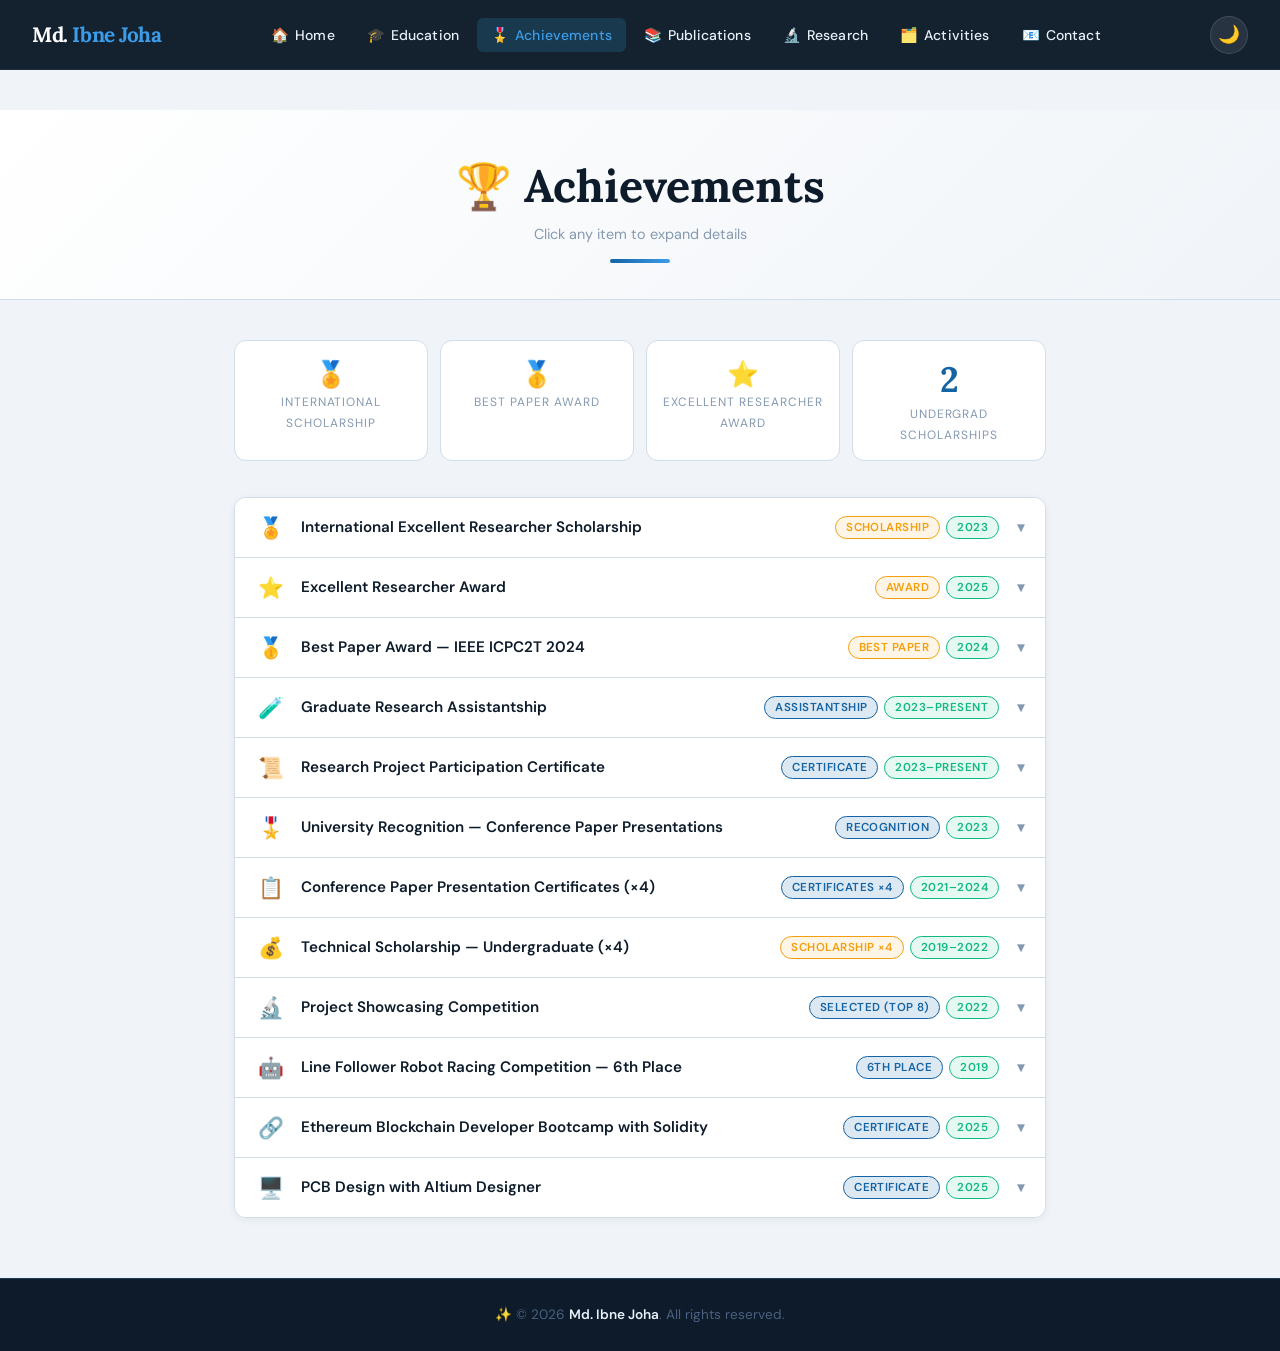
==== commit 91d7f55f: "Update achievement.html" ====
--- a/achievement.html
+++ b/achievement.html
@@ -54,7 +54,7 @@
       </div>
       <div class="pub-stat-card" style="padding:16px 12px;">
         <span class="pub-stat-num" style="font-size:1.6rem;">⭐</span>
-        <span class="pub-stat-lbl">Excellent Researcher</span>
+        <span class="pub-stat-lbl">Excellent Researcher Award</span>
       </div>
       <div class="pub-stat-card" style="padding:16px 12px;">
         <span class="pub-stat-num" data-count="4">0</span>
--- a/styles.css
+++ b/styles.css
@@ -685,25 +685,49 @@
 
 .hero-stats {
   display: flex;
-  gap: 32px;
+  gap: 0;
   margin-bottom: 28px;
   animation: fadeInUp 0.6s ease 0.4s both;
   flex-wrap: wrap;
-}
-
-.hero-stat { text-align: center; }
+  background: rgba(255,255,255,0.04);
+  border: 1px solid rgba(255,255,255,0.08);
+  border-radius: var(--radius-md);
+  overflow: hidden;
+}
+
+.hero-stat {
+  text-align: center;
+  padding: 14px 20px;
+  border-right: 1px solid rgba(255,255,255,0.07);
+  flex: 1;
+  min-width: 90px;
+}
+
+.hero-stat:last-child { border-right: none; }
+
 .hero-stat .num {
   font-family: var(--font-display);
-  font-size: 2rem;
+  font-size: 1.8rem;
   font-weight: 700;
   color: #38bdf8;
   display: block;
-}
+  line-height: 1.2;
+}
+
+.hero-stat:last-child .num {
+  color: #fbbf24; /* gold for citations */
+}
+
 .hero-stat .lbl {
-  font-size: 0.72rem;
+  font-size: 0.68rem;
   text-transform: uppercase;
-  letter-spacing: 0.08em;
+  letter-spacing: 0.07em;
   color: #94b3cc;
+  margin-top: 2px;
+  display: flex;
+  align-items: center;
+  justify-content: center;
+  gap: 3px;
 }
 
 .hero-links {
@@ -792,7 +816,7 @@
 
 .about-grid {
   display: grid;
-  grid-template-columns: 260px 1fr;
+  grid-template-columns: 300px 1fr;
   gap: 36px;
   align-items: start;
 }
@@ -801,7 +825,7 @@
   background: var(--bg-card);
   border: 1px solid var(--border);
   border-radius: var(--radius-lg);
-  padding: 28px;
+  padding: 22px 20px;
   box-shadow: var(--shadow-sm);
 }
 
@@ -833,20 +857,24 @@
   list-style: none;
   display: flex;
   flex-direction: column;
-  gap: 10px;
+  gap: 8px;
 }
 
 .contact-list li a, .contact-list li span {
   display: flex;
   align-items: center;
-  gap: 10px;
-  font-size: 0.85rem;
+  gap: 9px;
+  font-size: 0.8rem;
   color: var(--text-secondary);
-  padding: 8px 12px;
+  padding: 7px 10px;
   border-radius: var(--radius-sm);
   border: 1px solid var(--border);
   background: var(--bg-primary);
   transition: var(--transition);
+  overflow: hidden;
+  white-space: nowrap;
+  text-overflow: ellipsis;
+  min-width: 0;
 }
 
 .contact-list li a:hover {
@@ -855,7 +883,7 @@
   color: var(--accent);
 }
 
-.contact-icon { font-size: 1rem; flex-shrink: 0; }
+.contact-icon { font-size: 0.95rem; flex-shrink: 0; }
 
 /* Research interests tags cloud */
 .tags-cloud {
@@ -1342,9 +1370,81 @@
 }
 
 /* --- RESEARCH PAGE --- */
+.research-page-layout {
+  display: grid;
+  grid-template-columns: 220px 1fr;
+  gap: 32px;
+  align-items: start;
+}
+
+/* Sticky sidebar for research & activities */
+.page-sidebar {
+  position: sticky;
+  top: calc(var(--header-height) + 20px);
+  background: var(--bg-card);
+  border: 1px solid var(--border);
+  border-radius: var(--radius-md);
+  overflow: hidden;
+  box-shadow: var(--shadow-sm);
+}
+
+.page-sidebar-title {
+  background: var(--accent);
+  color: #fff;
+  font-size: 0.75rem;
+  font-weight: 700;
+  text-transform: uppercase;
+  letter-spacing: 0.1em;
+  padding: 12px 16px;
+}
+
+.page-sidebar-nav {
+  list-style: none;
+  padding: 8px 0;
+}
+
+.page-sidebar-nav li a {
+  display: flex;
+  align-items: center;
+  gap: 10px;
+  padding: 10px 16px;
+  font-size: 0.83rem;
+  font-weight: 500;
+  color: var(--text-secondary);
+  text-decoration: none;
+  transition: var(--transition);
+  border-left: 3px solid transparent;
+}
+
+.page-sidebar-nav li a:hover {
+  background: var(--accent-glow);
+  color: var(--accent);
+  border-left-color: var(--accent);
+}
+
+.page-sidebar-nav li a.active {
+  background: var(--accent-glow);
+  color: var(--accent);
+  border-left-color: var(--accent);
+  font-weight: 600;
+}
+
+.page-sidebar-nav li a .nav-dot {
+  width: 8px; height: 8px;
+  border-radius: 50%;
+  background: var(--border);
+  flex-shrink: 0;
+  transition: var(--transition);
+}
+
+.page-sidebar-nav li a:hover .nav-dot,
+.page-sidebar-nav li a.active .nav-dot {
+  background: var(--accent);
+}
+
 .research-grid {
   display: grid;
-  grid-template-columns: repeat(auto-fill, minmax(340px, 1fr));
+  grid-template-columns: repeat(auto-fill, minmax(300px, 1fr));
   gap: 24px;
 }
 
@@ -1363,12 +1463,24 @@
   border-color: var(--accent);
 }
 
+.research-img-wrap {
+  width: 100%;
+  height: 200px;
+  background: var(--bg-primary);
+  border-bottom: 1px solid var(--border);
+  display: flex;
+  align-items: center;
+  justify-content: center;
+  overflow: hidden;
+}
+
 .research-img {
   width: 100%;
-  height: 200px;
-  object-fit: cover;
+  height: 100%;
+  object-fit: contain;
+  object-position: center;
   display: block;
-  border-bottom: 1px solid var(--border);
+  padding: 8px;
 }
 
 .research-body { padding: 20px; }
@@ -1492,6 +1604,55 @@
   transform: translateX(3px);
 }
 
+/* --- ACTIVITIES PAGE --- */
+.activities-page-layout {
+  display: grid;
+  grid-template-columns: 220px 1fr;
+  gap: 32px;
+  align-items: start;
+}
+
+.activities-section {
+  margin-bottom: 56px;
+  scroll-margin-top: calc(var(--header-height) + 24px);
+}
+
+.activities-section-title {
+  font-family: var(--font-display);
+  font-size: 1.1rem;
+  color: var(--accent);
+  text-transform: uppercase;
+  letter-spacing: 0.08em;
+  font-style: italic;
+  margin-bottom: 16px;
+  padding-bottom: 8px;
+  border-bottom: 2px solid var(--border);
+}
+
+.activity-list {
+  list-style: none;
+  display: flex;
+  flex-direction: column;
+  gap: 12px;
+}
+
+.activity-item {
+  display: flex;
+  gap: 12px;
+  padding: 16px 18px;
+  background: var(--bg-card);
+  border: 1px solid var(--border);
+  border-left: 3px solid var(--accent);
+  border-radius: var(--radius-sm);
+  transition: var(--transition);
+}
+
+.activity-item:hover {
+  border-color: var(--accent);
+  box-shadow: var(--shadow-sm);
+  transform: translateX(3px);
+}
+
 .activity-dot {
   width: 8px; height: 8px;
   border-radius: 50%;
@@ -1514,6 +1675,9 @@
   .about-grid { grid-template-columns: 1fr; }
   .contact-grid { grid-template-columns: 1fr; }
   .research-grid { grid-template-columns: 1fr; }
+  .research-page-layout { grid-template-columns: 1fr; }
+  .activities-page-layout { grid-template-columns: 1fr; }
+  .page-sidebar { position: static; }
 }
 
 @media (max-width: 768px) {
